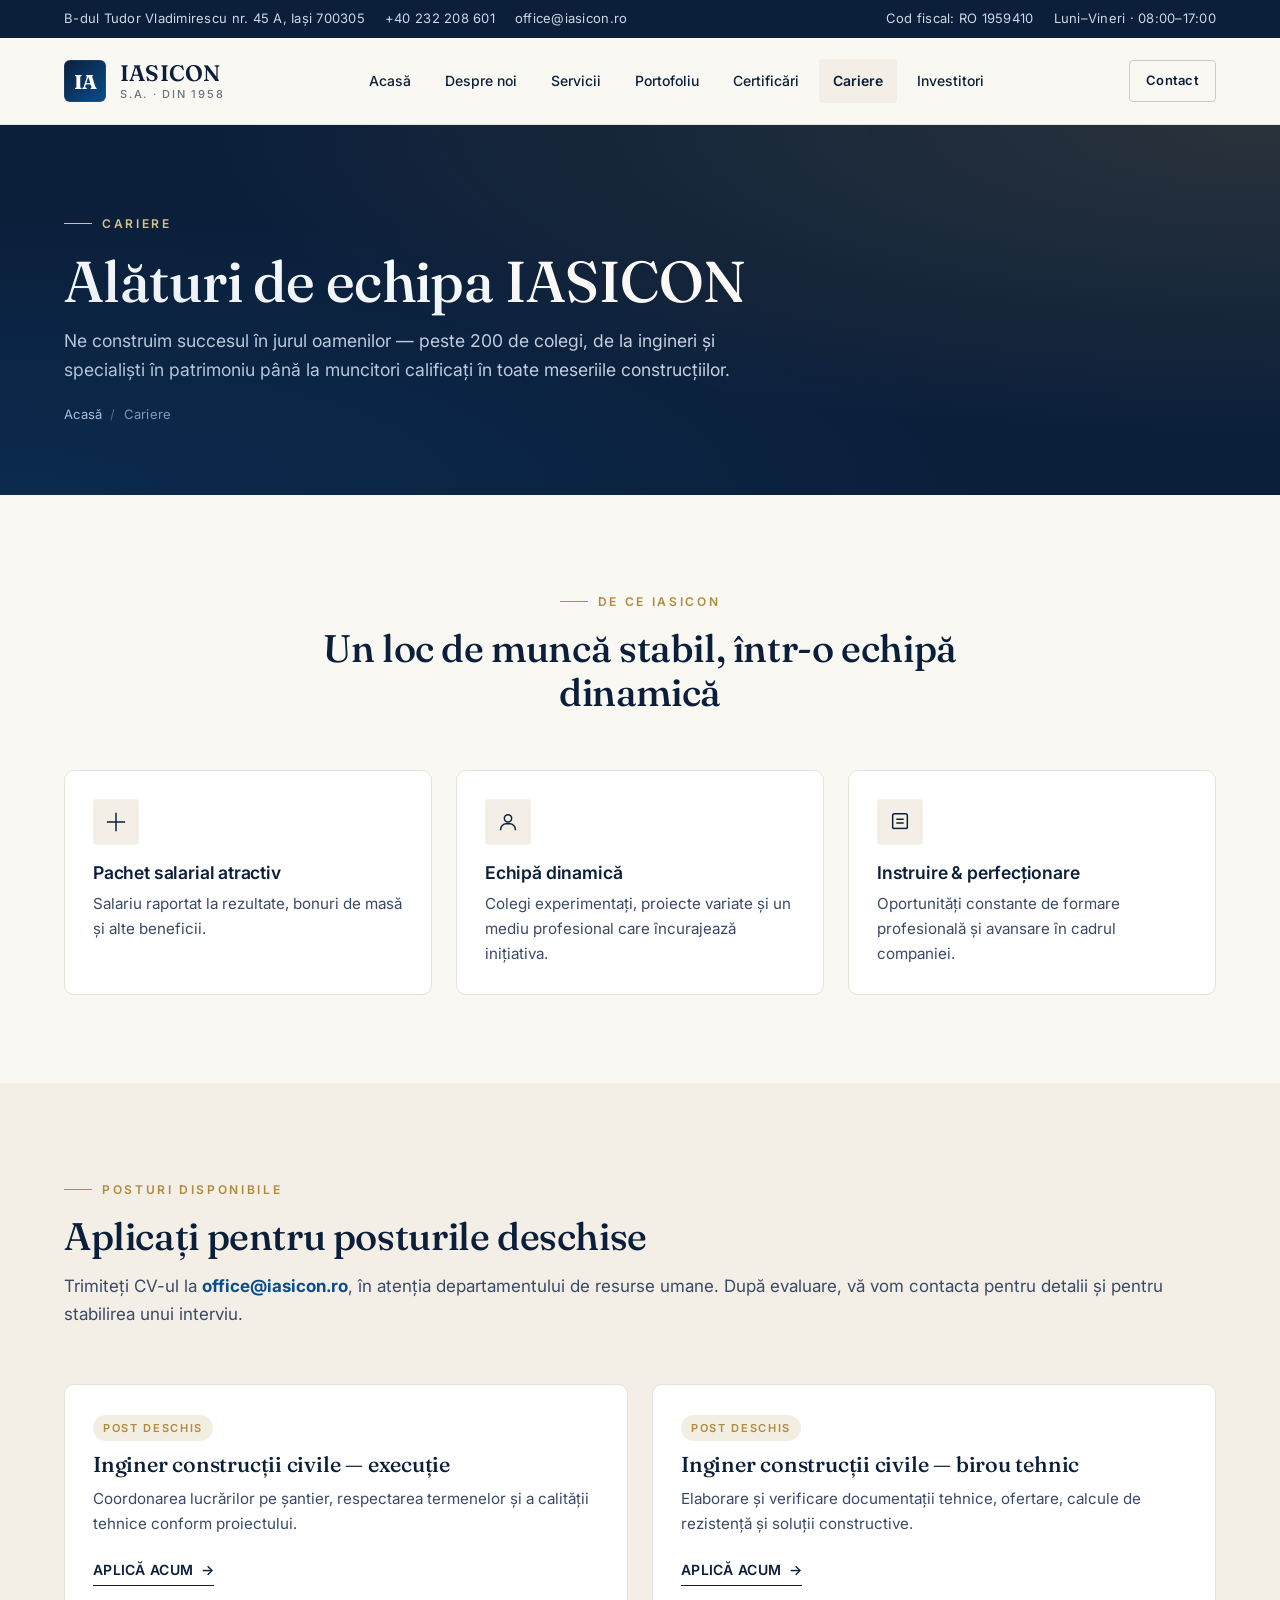
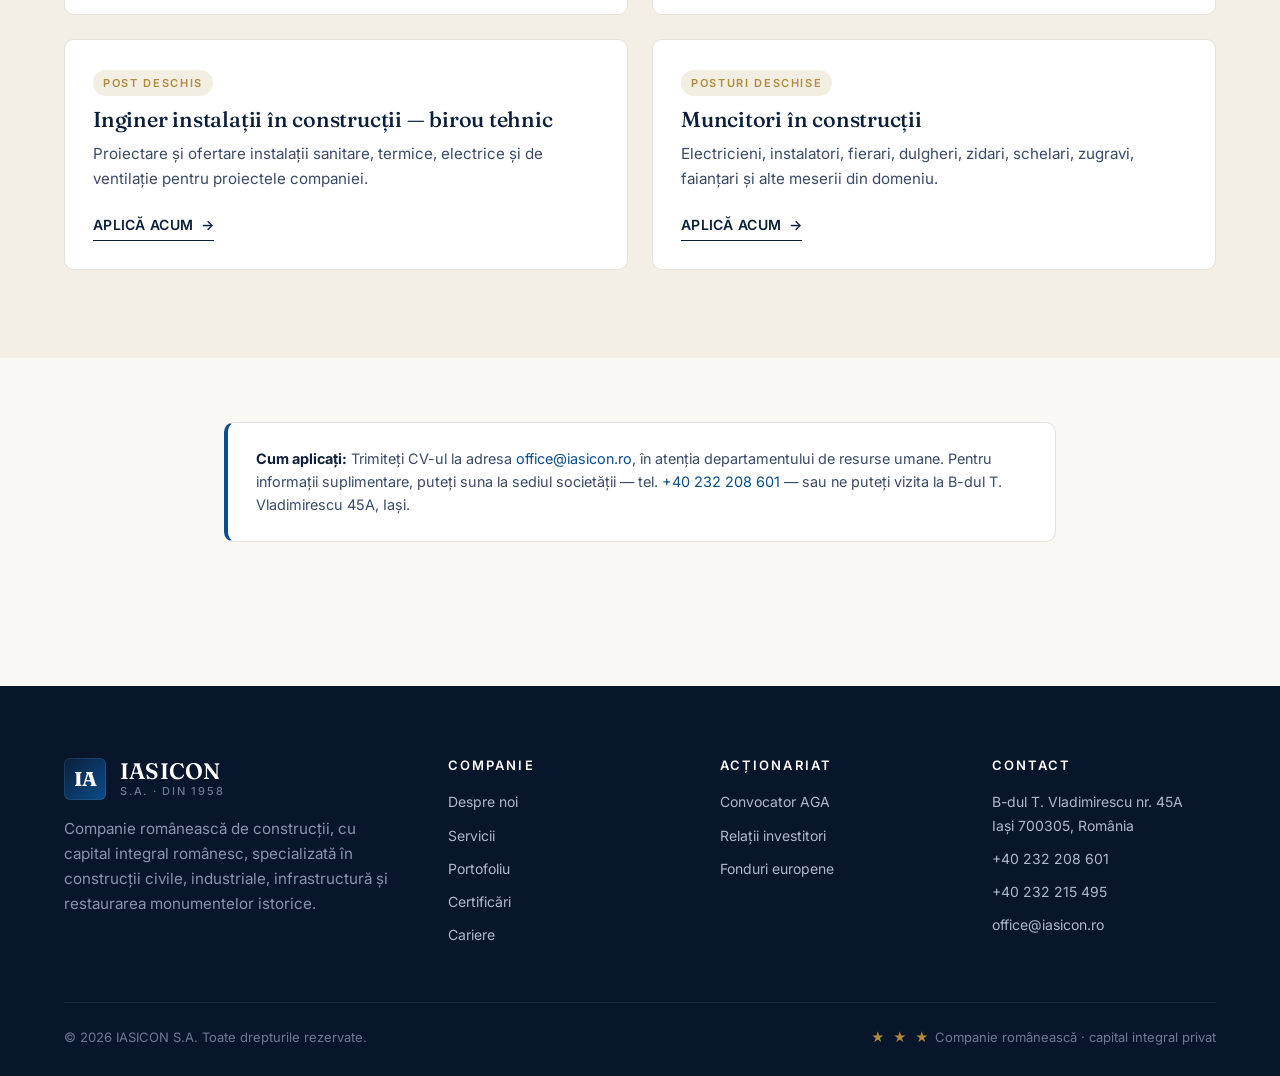
==== cariere.html @ 559d5030 "Initial commit: modern IASICON website (8 pages, responsive, EU-institutional design)" ====
<!DOCTYPE html>
<html lang="ro">
<head>
  <meta charset="UTF-8" />
  <meta name="viewport" content="width=device-width, initial-scale=1" />
  <title>Cariere — IASICON S.A.</title>
  <meta name="description" content="Oportunități de carieră la IASICON: ingineri, muncitori calificați și specialiști în construcții." />
  <link rel="preconnect" href="https://fonts.googleapis.com" />
  <link rel="preconnect" href="https://fonts.gstatic.com" crossorigin />
  <link href="https://fonts.googleapis.com/css2?family=Fraunces:opsz,wght@9..144,400;9..144,500;9..144,600&family=Inter:wght@400;500;600;700&display=swap" rel="stylesheet" />
  <link rel="stylesheet" href="styles.css" />
</head>
<body>

  <header class="site-header">
    <div class="nav-top"><div class="container"><div class="meta"><span class="hide-xs">B-dul Tudor Vladimirescu nr. 45 A, Iași 700305</span><a href="tel:+40232208601">+40 232 208 601</a><a href="mailto:office@iasicon.ro">office@iasicon.ro</a></div><div class="meta"><span class="hide-xs">Cod fiscal: RO 1959410</span><span>Luni–Vineri · 08:00–17:00</span></div></div></div>
    <div class="container">
      <nav class="nav-main" aria-label="Navigație principală">
        <a href="index.html" class="brand"><span class="brand-mark">IA</span><span class="brand-text">IASICON<small>S.A. · din 1958</small></span></a>
        <button class="nav-toggle" aria-label="Meniu" aria-expanded="false"><span></span></button>
        <ul class="nav-links">
          <li><a href="index.html">Acasă</a></li>
          <li><a href="despre.html">Despre noi</a></li>
          <li><a href="servicii.html">Servicii</a></li>
          <li><a href="portofoliu.html">Portofoliu</a></li>
          <li><a href="certificari.html">Certificări</a></li>
          <li><a href="cariere.html" class="active">Cariere</a></li>
          <li><a href="convocator.html">Investitori</a></li>
        </ul>
        <div class="nav-cta"><a href="contact.html" class="btn btn-ghost btn-sm">Contact</a></div>
      </nav>
    </div>
  </header>

  <section class="page-hero">
    <div class="container">
      <span class="eyebrow">Cariere</span>
      <h1>Alături de echipa IASICON</h1>
      <p class="subtitle">Ne construim succesul în jurul oamenilor — peste 200 de colegi, de la ingineri și specialiști în patrimoniu până la muncitori calificați în toate meseriile construcțiilor.</p>
      <nav class="breadcrumbs"><a href="index.html">Acasă</a><span>/</span>Cariere</nav>
    </div>
  </section>

  <!-- WHY JOIN -->
  <section>
    <div class="container">
      <div class="section-head reveal">
        <span class="eyebrow">De ce IASICON</span>
        <h2>Un loc de muncă stabil, într-o echipă dinamică</h2>
      </div>
      <div class="grid grid-3 reveal">
        <div class="card">
          <div class="icon">
            <svg width="22" height="22" viewBox="0 0 24 24" fill="none" stroke="currentColor" stroke-width="1.6"><path d="M12 2v20M2 12h20"/></svg>
          </div>
          <h3>Pachet salarial atractiv</h3>
          <p>Salariu raportat la rezultate, bonuri de masă și alte beneficii.</p>
        </div>
        <div class="card">
          <div class="icon">
            <svg width="22" height="22" viewBox="0 0 24 24" fill="none" stroke="currentColor" stroke-width="1.6"><circle cx="12" cy="8" r="4"/><path d="M4 21v-1a6 6 0 016-6h4a6 6 0 016 6v1"/></svg>
          </div>
          <h3>Echipă dinamică</h3>
          <p>Colegi experimentați, proiecte variate și un mediu profesional care încurajează inițiativa.</p>
        </div>
        <div class="card">
          <div class="icon">
            <svg width="22" height="22" viewBox="0 0 24 24" fill="none" stroke="currentColor" stroke-width="1.6"><path d="M4 19V5a2 2 0 012-2h12a2 2 0 012 2v14"/><path d="M4 19h16"/><path d="M8 9h8M8 13h8"/></svg>
          </div>
          <h3>Instruire &amp; perfecționare</h3>
          <p>Oportunități constante de formare profesională și avansare în cadrul companiei.</p>
        </div>
      </div>
    </div>
  </section>

  <!-- POSTS -->
  <section style="background: var(--paper-2);">
    <div class="container">
      <div class="section-head left reveal" style="max-width:none; text-align:left;">
        <span class="eyebrow">Posturi disponibile</span>
        <h2 style="margin-top:14px;">Aplicați pentru posturile deschise</h2>
        <p>Trimiteți CV-ul la <a href="mailto:office@iasicon.ro"><strong>office@iasicon.ro</strong></a>, în atenția departamentului de resurse umane. După evaluare, vă vom contacta pentru detalii și pentru stabilirea unui interviu.</p>
      </div>

      <div class="grid grid-2 reveal">
        <div class="card">
          <span class="status-pill status-progress">Post deschis</span>
          <h3 style="font-family: var(--font-serif); font-size: 1.35rem; font-weight: 500; margin-top: 12px;">Inginer construcții civile — execuție</h3>
          <p>Coordonarea lucrărilor pe șantier, respectarea termenelor și a calității tehnice conform proiectului.</p>
          <div style="margin-top:20px;"><a href="mailto:office@iasicon.ro?subject=Candidatura%20Inginer%20Constructii%20Civile%20%E2%80%94%20Executie" class="arrow-link">Aplică acum</a></div>
        </div>
        <div class="card">
          <span class="status-pill status-progress">Post deschis</span>
          <h3 style="font-family: var(--font-serif); font-size: 1.35rem; font-weight: 500; margin-top: 12px;">Inginer construcții civile — birou tehnic</h3>
          <p>Elaborare și verificare documentații tehnice, ofertare, calcule de rezistență și soluții constructive.</p>
          <div style="margin-top:20px;"><a href="mailto:office@iasicon.ro?subject=Candidatura%20Inginer%20Birou%20Tehnic" class="arrow-link">Aplică acum</a></div>
        </div>
        <div class="card">
          <span class="status-pill status-progress">Post deschis</span>
          <h3 style="font-family: var(--font-serif); font-size: 1.35rem; font-weight: 500; margin-top: 12px;">Inginer instalații în construcții — birou tehnic</h3>
          <p>Proiectare și ofertare instalații sanitare, termice, electrice și de ventilație pentru proiectele companiei.</p>
          <div style="margin-top:20px;"><a href="mailto:office@iasicon.ro?subject=Candidatura%20Inginer%20Instalatii" class="arrow-link">Aplică acum</a></div>
        </div>
        <div class="card">
          <span class="status-pill status-progress">Posturi deschise</span>
          <h3 style="font-family: var(--font-serif); font-size: 1.35rem; font-weight: 500; margin-top: 12px;">Muncitori în construcții</h3>
          <p>Electricieni, instalatori, fierari, dulgheri, zidari, schelari, zugravi, faianțari și alte meserii din domeniu.</p>
          <div style="margin-top:20px;"><a href="mailto:office@iasicon.ro?subject=Candidatura%20Muncitor%20Constructii" class="arrow-link">Aplică acum</a></div>
        </div>
      </div>
    </div>
  </section>

  <!-- CONTACT HR -->
  <section class="tight">
    <div class="container-narrow">
      <div class="eu-note reveal">
        <p><strong>Cum aplicați:</strong> Trimiteți CV-ul la adresa <a href="mailto:office@iasicon.ro">office@iasicon.ro</a>, în atenția departamentului de resurse umane. Pentru informații suplimentare, puteți suna la sediul societății — tel. <a href="tel:+40232208601">+40 232 208 601</a> — sau ne puteți vizita la B-dul T. Vladimirescu 45A, Iași.</p>
      </div>
    </div>
  </section>

  <footer class="site-footer">
    <div class="container">
      <div class="grid footer-grid">
        <div class="footer-brand"><a href="index.html" class="brand" style="color: var(--white);"><span class="brand-mark">IA</span><span class="brand-text">IASICON<small>S.A. · din 1958</small></span></a><p>Companie românească de construcții, cu capital integral românesc, specializată în construcții civile, industriale, infrastructură și restaurarea monumentelor istorice.</p></div>
        <div><h4>Companie</h4><ul class="footer-list"><li><a href="despre.html">Despre noi</a></li><li><a href="servicii.html">Servicii</a></li><li><a href="portofoliu.html">Portofoliu</a></li><li><a href="certificari.html">Certificări</a></li><li><a href="cariere.html">Cariere</a></li></ul></div>
        <div><h4>Acționariat</h4><ul class="footer-list"><li><a href="convocator.html">Convocator AGA</a></li><li><a href="contact.html">Relații investitori</a></li><li><a href="https://www.fonduri-ue.ro" target="_blank" rel="noopener">Fonduri europene</a></li></ul></div>
        <div><h4>Contact</h4><ul class="footer-list"><li>B-dul T. Vladimirescu nr. 45A<br/>Iași 700305, România</li><li><a href="tel:+40232208601">+40 232 208 601</a></li><li><a href="tel:+40232215495">+40 232 215 495</a></li><li><a href="mailto:office@iasicon.ro">office@iasicon.ro</a></li></ul></div>
      </div>
      <div class="footer-bottom"><span>© <span id="year"></span> IASICON S.A. Toate drepturile rezervate.</span><span><span class="eu-stars">★ ★ ★</span> Companie românească · capital integral privat</span></div>
    </div>
  </footer>

  <script src="script.js"></script>
</body>
</html>
---- styles.css ----
/* ================================================================
   IASICON — Modern, European, Institutional Design System
   ================================================================ */

/* ---------- Reset & Base ---------- */
*,
*::before,
*::after {
  box-sizing: border-box;
  margin: 0;
  padding: 0;
}

:root {
  /* Palette — inspired by European institutional architecture */
  --ink: #0b1f3a;           /* deep navy */
  --ink-2: #13294b;
  --ink-soft: #3a4a66;
  --muted: #6b7280;
  --line: #e6e3dc;
  --line-strong: #d1ccc1;
  --paper: #faf8f3;         /* warm off-white, limestone */
  --paper-2: #f3efe6;
  --white: #ffffff;
  --gold: #b08a3f;          /* restrained brass */
  --gold-soft: #d9c28a;
  --accent: #0a4d8c;        /* EU-esque blue */
  --success: #1f6b46;
  --danger: #8a2a2a;

  /* Type */
  --font-sans: 'Inter', 'Helvetica Neue', Arial, system-ui, -apple-system, sans-serif;
  --font-serif: 'Fraunces', 'Cormorant Garamond', 'Playfair Display', Georgia, serif;

  /* Layout */
  --container: 1200px;
  --radius: 4px;
  --radius-lg: 10px;
  --shadow-sm: 0 1px 2px rgba(11,31,58,.06), 0 1px 3px rgba(11,31,58,.04);
  --shadow: 0 10px 30px rgba(11,31,58,.08), 0 2px 6px rgba(11,31,58,.04);
  --shadow-lg: 0 30px 60px rgba(11,31,58,.12);

  /* Transitions */
  --t: 220ms cubic-bezier(.2,.7,.2,1);
}

html { scroll-behavior: smooth; }

body {
  font-family: var(--font-sans);
  font-size: 16px;
  line-height: 1.65;
  color: var(--ink);
  background: var(--paper);
  -webkit-font-smoothing: antialiased;
  -moz-osx-font-smoothing: grayscale;
  text-rendering: optimizeLegibility;
}

img { max-width: 100%; display: block; }

a {
  color: var(--accent);
  text-decoration: none;
  transition: color var(--t);
}
a:hover { color: var(--gold); }

/* ---------- Container & helpers ---------- */
.container {
  width: 100%;
  max-width: var(--container);
  margin: 0 auto;
  padding: 0 24px;
}
.container-narrow {
  max-width: 880px;
  margin: 0 auto;
  padding: 0 24px;
}

.eyebrow {
  display: inline-flex;
  align-items: center;
  gap: 10px;
  font-size: 12px;
  letter-spacing: .22em;
  text-transform: uppercase;
  color: var(--gold);
  font-weight: 600;
}
.eyebrow::before {
  content: "";
  width: 28px;
  height: 1px;
  background: var(--gold);
  display: inline-block;
}

h1, h2, h3, h4 {
  font-family: var(--font-serif);
  font-weight: 500;
  color: var(--ink);
  letter-spacing: -0.01em;
  line-height: 1.15;
}

h1 { font-size: clamp(2.25rem, 4.5vw, 3.75rem); }
h2 { font-size: clamp(1.75rem, 3vw, 2.5rem); }
h3 { font-size: 1.35rem; }
h4 { font-size: 1.05rem; font-family: var(--font-sans); font-weight: 600; }

p + p { margin-top: 1rem; }

.lead {
  font-size: 1.125rem;
  color: var(--ink-soft);
  line-height: 1.7;
}

.divider {
  height: 1px;
  background: var(--line);
  border: 0;
  margin: 64px 0;
}

/* ---------- Buttons ---------- */
.btn {
  display: inline-flex;
  align-items: center;
  gap: 10px;
  padding: 13px 24px;
  font-size: 14px;
  font-weight: 600;
  letter-spacing: .02em;
  border-radius: var(--radius);
  border: 1px solid transparent;
  cursor: pointer;
  transition: all var(--t);
  text-decoration: none;
  white-space: nowrap;
}
.btn-primary {
  background: var(--ink);
  color: var(--white);
}
.btn-primary:hover {
  background: var(--ink-2);
  color: var(--white);
  transform: translateY(-1px);
  box-shadow: var(--shadow);
}
.btn-ghost {
  background: transparent;
  color: var(--ink);
  border-color: var(--line-strong);
}
.btn-ghost:hover {
  background: var(--ink);
  color: var(--white);
  border-color: var(--ink);
}
.btn-gold {
  background: var(--gold);
  color: var(--white);
}
.btn-gold:hover { background: #8e6f30; color: var(--white); }

.btn-sm { padding: 9px 16px; font-size: 13px; }

.arrow-link {
  display: inline-flex;
  align-items: center;
  gap: 8px;
  font-weight: 600;
  font-size: 14px;
  color: var(--ink);
  letter-spacing: .02em;
  text-transform: uppercase;
  border-bottom: 1px solid var(--ink);
  padding-bottom: 4px;
}
.arrow-link:hover { color: var(--gold); border-color: var(--gold); }
.arrow-link::after { content: "→"; transition: transform var(--t); }
.arrow-link:hover::after { transform: translateX(4px); }

/* ---------- Header / Nav ---------- */
.site-header {
  position: sticky;
  top: 0;
  z-index: 50;
  background: rgba(250, 248, 243, .92);
  backdrop-filter: saturate(180%) blur(12px);
  -webkit-backdrop-filter: saturate(180%) blur(12px);
  border-bottom: 1px solid var(--line);
}
.nav-top {
  background: var(--ink);
  color: #cfd6e4;
  font-size: 13px;
  letter-spacing: .02em;
}
.nav-top .container {
  display: flex;
  justify-content: space-between;
  align-items: center;
  min-height: 38px;
  gap: 16px;
  flex-wrap: wrap;
}
.nav-top a { color: #cfd6e4; }
.nav-top a:hover { color: var(--gold-soft); }
.nav-top .meta {
  display: flex;
  gap: 20px;
  flex-wrap: wrap;
}

.nav-main {
  display: flex;
  align-items: center;
  justify-content: space-between;
  min-height: 86px;
  gap: 32px;
}
.brand {
  display: flex;
  align-items: center;
  gap: 14px;
  font-family: var(--font-serif);
  font-weight: 600;
  font-size: 1.4rem;
  color: var(--ink);
  letter-spacing: .01em;
}
.brand-mark {
  width: 42px;
  height: 42px;
  border-radius: 6px;
  background: linear-gradient(135deg, var(--ink) 0%, var(--accent) 100%);
  color: var(--white);
  display: grid;
  place-items: center;
  font-family: var(--font-serif);
  font-weight: 700;
  font-size: 20px;
  letter-spacing: -.05em;
  box-shadow: inset 0 0 0 1px rgba(255,255,255,.08);
}
.brand-text { display: flex; flex-direction: column; line-height: 1; }
.brand-text small {
  font-family: var(--font-sans);
  font-size: 11px;
  font-weight: 500;
  letter-spacing: .16em;
  color: var(--muted);
  text-transform: uppercase;
  margin-top: 4px;
}

.nav-links {
  display: flex;
  align-items: center;
  gap: 6px;
  list-style: none;
}
.nav-links a {
  display: inline-block;
  padding: 10px 14px;
  font-size: 14px;
  font-weight: 500;
  color: var(--ink);
  border-radius: var(--radius);
  transition: all var(--t);
}
.nav-links a:hover { background: var(--paper-2); color: var(--ink); }
.nav-links a.active {
  color: var(--ink);
  background: var(--paper-2);
  font-weight: 600;
}

.nav-cta { display: flex; gap: 10px; align-items: center; }

.nav-toggle {
  display: none;
  width: 44px;
  height: 44px;
  border: 1px solid var(--line-strong);
  background: transparent;
  border-radius: var(--radius);
  cursor: pointer;
  align-items: center;
  justify-content: center;
  color: var(--ink);
}
.nav-toggle span,
.nav-toggle span::before,
.nav-toggle span::after {
  display: block;
  width: 20px;
  height: 2px;
  background: currentColor;
  position: relative;
  transition: all var(--t);
}
.nav-toggle span::before { content: ""; position: absolute; top: -6px; left: 0; }
.nav-toggle span::after  { content: ""; position: absolute; top:  6px; left: 0; }

/* ---------- Hero ---------- */
.hero {
  position: relative;
  overflow: hidden;
  color: var(--white);
  background: var(--ink);
  isolation: isolate;
}
.hero::before {
  content: "";
  position: absolute;
  inset: 0;
  background-image:
    linear-gradient(120deg, rgba(10,20,40,.85) 0%, rgba(10,20,40,.55) 55%, rgba(10,20,40,.75) 100%),
    url('https://images.unsplash.com/photo-1519999482648-25049ddd37b1?auto=format&fit=crop&w=2000&q=80');
  background-size: cover;
  background-position: center;
  z-index: -1;
}
.hero-inner {
  padding: 120px 0 110px;
  max-width: 820px;
}
.hero .eyebrow { color: var(--gold-soft); }
.hero .eyebrow::before { background: var(--gold-soft); }
.hero h1 {
  color: var(--white);
  margin: 20px 0 22px;
}
.hero p {
  color: #dfe4ee;
  font-size: 1.2rem;
  line-height: 1.6;
  max-width: 640px;
}
.hero-actions {
  display: flex;
  gap: 12px;
  margin-top: 36px;
  flex-wrap: wrap;
}
.hero .btn-primary { background: var(--gold); color: #111; }
.hero .btn-primary:hover { background: #c69e51; color: #111; }
.hero .btn-ghost { color: var(--white); border-color: rgba(255,255,255,.3); }
.hero .btn-ghost:hover { background: var(--white); color: var(--ink); border-color: var(--white); }

.hero-meta {
  border-top: 1px solid rgba(255,255,255,.14);
  margin-top: 70px;
  padding-top: 28px;
  display: grid;
  grid-template-columns: repeat(4, 1fr);
  gap: 24px;
}
.hero-meta .item .num {
  font-family: var(--font-serif);
  font-size: 2.25rem;
  color: var(--white);
  line-height: 1;
}
.hero-meta .item .lbl {
  display: block;
  margin-top: 8px;
  font-size: 13px;
  color: #b6c0d3;
  letter-spacing: .08em;
  text-transform: uppercase;
}

/* ---------- Page header (internal pages) ---------- */
.page-hero {
  background: var(--ink);
  color: var(--white);
  padding: 80px 0 70px;
  position: relative;
  overflow: hidden;
}
.page-hero::before {
  content: "";
  position: absolute;
  inset: 0;
  background: radial-gradient(ellipse at top right, rgba(176,138,63,.18), transparent 60%),
              radial-gradient(ellipse at bottom left, rgba(10,77,140,.25), transparent 55%);
  pointer-events: none;
}
.page-hero .eyebrow { color: var(--gold-soft); }
.page-hero .eyebrow::before { background: var(--gold-soft); }
.page-hero h1 { color: var(--white); margin: 16px 0 10px; }
.page-hero .subtitle {
  color: #cfd6e4;
  font-size: 1.1rem;
  max-width: 720px;
}
.breadcrumbs {
  font-size: 13px;
  color: #9aa6bf;
  margin-top: 20px;
  letter-spacing: .02em;
}
.breadcrumbs a { color: #cfd6e4; }
.breadcrumbs span { margin: 0 8px; opacity: .5; }

/* ---------- Sections ---------- */
section { padding: 88px 0; }
section.tight { padding: 64px 0; }

.section-head {
  text-align: center;
  max-width: 720px;
  margin: 0 auto 56px;
}
.section-head.left { text-align: left; margin-left: 0; }
.section-head h2 { margin: 14px 0 14px; }
.section-head p { color: var(--ink-soft); font-size: 1.0625rem; }

/* ---------- Cards / grids ---------- */
.grid {
  display: grid;
  gap: 24px;
}
.grid-2 { grid-template-columns: repeat(2, 1fr); }
.grid-3 { grid-template-columns: repeat(3, 1fr); }
.grid-4 { grid-template-columns: repeat(4, 1fr); }

.card {
  background: var(--white);
  border: 1px solid var(--line);
  border-radius: var(--radius-lg);
  padding: 28px;
  transition: all var(--t);
}
.card:hover {
  border-color: var(--line-strong);
  box-shadow: var(--shadow);
  transform: translateY(-2px);
}
.card .icon {
  width: 46px;
  height: 46px;
  border-radius: var(--radius);
  background: var(--paper-2);
  color: var(--ink);
  display: grid;
  place-items: center;
  margin-bottom: 18px;
}
.card h3 { font-family: var(--font-sans); font-size: 1.1rem; font-weight: 600; margin-bottom: 8px; }
.card p { color: var(--ink-soft); font-size: .95rem; }

/* Values */
.values { background: var(--white); }
.values-grid { grid-template-columns: repeat(3, 1fr); }
.value {
  padding: 32px;
  border-left: 2px solid var(--gold);
  background: var(--paper);
  border-radius: 0 var(--radius-lg) var(--radius-lg) 0;
}
.value h3 { font-family: var(--font-serif); font-size: 1.4rem; margin-bottom: 8px; }

/* Stats */
.stats-section {
  background: var(--paper-2);
  border-top: 1px solid var(--line);
  border-bottom: 1px solid var(--line);
}
.stats {
  display: grid;
  grid-template-columns: repeat(4, 1fr);
  gap: 32px;
  text-align: center;
}
.stat .num {
  font-family: var(--font-serif);
  font-size: 3rem;
  color: var(--ink);
  line-height: 1;
  display: block;
}
.stat .num sup { font-size: 1.25rem; color: var(--gold); margin-left: 2px; }
.stat .lbl {
  display: block;
  margin-top: 10px;
  font-size: 13px;
  color: var(--muted);
  letter-spacing: .12em;
  text-transform: uppercase;
}

/* Project cards */
.project {
  position: relative;
  overflow: hidden;
  border-radius: var(--radius-lg);
  background: var(--ink);
  color: var(--white);
  aspect-ratio: 4 / 3;
  cursor: default;
}
.project .img {
  position: absolute;
  inset: 0;
  background-size: cover;
  background-position: center;
  transition: transform 600ms ease;
}
.project:hover .img { transform: scale(1.04); }
.project::after {
  content: "";
  position: absolute;
  inset: 0;
  background: linear-gradient(180deg, rgba(11,31,58,0) 40%, rgba(11,31,58,.92) 100%);
}
.project .label {
  position: absolute;
  z-index: 2;
  left: 22px;
  right: 22px;
  bottom: 22px;
}
.project .tag {
  display: inline-block;
  font-size: 11px;
  font-weight: 600;
  letter-spacing: .16em;
  text-transform: uppercase;
  color: var(--gold-soft);
  margin-bottom: 8px;
}
.project h3 {
  font-family: var(--font-serif);
  color: var(--white);
  font-size: 1.35rem;
  font-weight: 500;
}
.project .meta {
  margin-top: 6px;
  font-size: 13px;
  color: #cfd6e4;
}

/* Project gradient "images" (fallback — visual is an architectural gradient) */
.img-gradient-1 { background: linear-gradient(135deg, #2c3e50 0%, #4a6a8a 50%, #7d9cbf 100%); }
.img-gradient-2 { background: linear-gradient(135deg, #3d2e1f 0%, #6b5434 50%, #a1855b 100%); }
.img-gradient-3 { background: linear-gradient(135deg, #1f3a4d 0%, #395f7a 50%, #6896b5 100%); }
.img-gradient-4 { background: linear-gradient(135deg, #3b2f2b 0%, #6e5a52 50%, #a68e84 100%); }
.img-gradient-5 { background: linear-gradient(135deg, #2b3b2f 0%, #4d6a55 50%, #83a08a 100%); }
.img-gradient-6 { background: linear-gradient(135deg, #3f3140 0%, #6b5d6e 50%, #998ba0 100%); }
.img-gradient-7 { background: linear-gradient(135deg, #1b2a3a 0%, #2d4660 50%, #5378a0 100%); }
.img-gradient-8 { background: linear-gradient(135deg, #3a2a1a 0%, #6f5333 50%, #b08a4f 100%); }

/* Timeline */
.timeline {
  position: relative;
  padding-left: 30px;
  border-left: 2px solid var(--line);
}
.timeline .item {
  position: relative;
  padding: 0 0 36px;
}
.timeline .item::before {
  content: "";
  position: absolute;
  left: -38px;
  top: 6px;
  width: 14px;
  height: 14px;
  border-radius: 50%;
  background: var(--paper);
  border: 2px solid var(--gold);
}
.timeline .year {
  font-family: var(--font-serif);
  font-size: 1.25rem;
  color: var(--gold);
  margin-bottom: 4px;
}
.timeline .item h4 { margin-bottom: 4px; }

/* Services list */
.svc-list {
  list-style: none;
  display: grid;
  grid-template-columns: repeat(3, 1fr);
  gap: 2px;
  background: var(--line);
  border: 1px solid var(--line);
  border-radius: var(--radius-lg);
  overflow: hidden;
}
.svc-list li {
  background: var(--white);
  padding: 18px 22px;
  font-size: 15px;
  color: var(--ink);
  display: flex;
  align-items: center;
  gap: 10px;
}
.svc-list li::before {
  content: "";
  width: 6px;
  height: 6px;
  background: var(--gold);
  border-radius: 50%;
  flex-shrink: 0;
}

/* Certifications */
.cert-grid { grid-template-columns: repeat(3, 1fr); }
.cert-card {
  background: var(--white);
  border: 1px solid var(--line);
  border-radius: var(--radius-lg);
  padding: 32px 28px;
  text-align: center;
  transition: all var(--t);
}
.cert-card:hover {
  border-color: var(--gold);
  box-shadow: var(--shadow);
}
.cert-badge {
  width: 72px;
  height: 72px;
  border-radius: 50%;
  background: var(--paper);
  border: 2px solid var(--gold);
  color: var(--gold);
  display: grid;
  place-items: center;
  margin: 0 auto 18px;
  font-family: var(--font-serif);
  font-weight: 600;
  font-size: 1.5rem;
}
.cert-card h3 { font-family: var(--font-sans); font-size: 1.05rem; margin-bottom: 6px; }
.cert-card p { color: var(--muted); font-size: .9rem; }

.trophy-row {
  display: flex;
  gap: 12px;
  flex-wrap: wrap;
  justify-content: center;
  margin-top: 16px;
}
.trophy {
  display: inline-flex;
  align-items: center;
  gap: 8px;
  background: var(--white);
  border: 1px solid var(--line);
  padding: 10px 18px;
  border-radius: 40px;
  font-size: 14px;
  font-weight: 500;
  color: var(--ink);
}
.trophy::before { content: "★"; color: var(--gold); }

/* ---------- Contact ---------- */
.contact-grid {
  grid-template-columns: 1.1fr .9fr;
  gap: 48px;
  align-items: start;
}
.contact-info {
  background: var(--ink);
  color: var(--white);
  padding: 44px;
  border-radius: var(--radius-lg);
}
.contact-info h3 {
  color: var(--white);
  font-family: var(--font-serif);
  font-size: 1.5rem;
  margin-bottom: 24px;
}
.contact-info .info-row {
  padding: 16px 0;
  border-bottom: 1px solid rgba(255,255,255,.1);
}
.contact-info .info-row:last-child { border-bottom: 0; }
.contact-info .lbl {
  font-size: 11px;
  letter-spacing: .2em;
  text-transform: uppercase;
  color: var(--gold-soft);
  margin-bottom: 4px;
}
.contact-info a { color: var(--white); }
.contact-info a:hover { color: var(--gold-soft); }

.contact-form .field { margin-bottom: 16px; }
.contact-form label {
  display: block;
  font-size: 13px;
  font-weight: 600;
  letter-spacing: .05em;
  text-transform: uppercase;
  color: var(--ink);
  margin-bottom: 6px;
}
.contact-form input,
.contact-form textarea,
.contact-form select {
  width: 100%;
  padding: 13px 14px;
  font: inherit;
  font-size: 15px;
  color: var(--ink);
  background: var(--white);
  border: 1px solid var(--line-strong);
  border-radius: var(--radius);
  transition: border-color var(--t), box-shadow var(--t);
}
.contact-form input:focus,
.contact-form textarea:focus,
.contact-form select:focus {
  outline: 0;
  border-color: var(--ink);
  box-shadow: 0 0 0 4px rgba(11,31,58,.06);
}
.contact-form textarea { min-height: 140px; resize: vertical; }

.map-embed {
  border-radius: var(--radius-lg);
  overflow: hidden;
  border: 1px solid var(--line);
  margin-top: 32px;
  aspect-ratio: 16/6;
  background: var(--paper-2);
}
.map-embed iframe { width: 100%; height: 100%; border: 0; display: block; }

/* ---------- Footer ---------- */
.site-footer {
  background: #07162b;
  color: #aeb9ce;
  padding: 72px 0 28px;
  margin-top: 80px;
}
.site-footer h4 {
  color: var(--white);
  font-family: var(--font-sans);
  font-size: 13px;
  letter-spacing: .16em;
  text-transform: uppercase;
  margin-bottom: 18px;
}
.site-footer a { color: #aeb9ce; }
.site-footer a:hover { color: var(--gold-soft); }
.footer-grid {
  grid-template-columns: 1.5fr 1fr 1fr 1fr;
  gap: 48px;
}
.footer-brand .brand { color: var(--white); }
.footer-brand .brand-text small { color: #6e7a93; }
.footer-brand p { margin-top: 16px; font-size: .95rem; max-width: 340px; color: #8a95ad; }

.footer-list { list-style: none; display: grid; gap: 10px; font-size: 14px; }

.footer-bottom {
  margin-top: 56px;
  padding-top: 24px;
  border-top: 1px solid rgba(255,255,255,.08);
  display: flex;
  justify-content: space-between;
  align-items: center;
  flex-wrap: wrap;
  gap: 16px;
  font-size: 13px;
  color: #6e7a93;
}

.eu-note {
  background: var(--white);
  border: 1px solid var(--line);
  border-left: 4px solid var(--accent);
  border-radius: var(--radius-lg);
  padding: 24px 28px;
  font-size: .9rem;
  color: var(--ink-soft);
  line-height: 1.6;
}
.eu-note strong { color: var(--ink); }
.eu-stars { color: var(--gold); letter-spacing: 2px; }

/* ---------- Two-column content blocks ---------- */
.split {
  display: grid;
  grid-template-columns: 1fr 1fr;
  gap: 64px;
  align-items: center;
}
.split.reverse { direction: rtl; }
.split.reverse > * { direction: ltr; }
.split .visual {
  aspect-ratio: 4/5;
  border-radius: var(--radius-lg);
  background-size: cover;
  background-position: center;
  box-shadow: var(--shadow-lg);
  position: relative;
  overflow: hidden;
}
.split .visual::after {
  content: "";
  position: absolute;
  inset: 0;
  box-shadow: inset 0 0 0 1px rgba(0,0,0,.06);
  border-radius: inherit;
}

/* Categories & accordions (portfolio) */
.category {
  margin-bottom: 56px;
}
.category-head {
  display: flex;
  align-items: baseline;
  justify-content: space-between;
  margin-bottom: 24px;
  padding-bottom: 12px;
  border-bottom: 1px solid var(--line);
  gap: 16px;
}
.category-head h2 {
  font-size: 1.75rem;
  margin: 0;
}
.category-count {
  font-size: 13px;
  letter-spacing: .15em;
  text-transform: uppercase;
  color: var(--gold);
  font-weight: 600;
  flex-shrink: 0;
}

.status-pill {
  display: inline-block;
  font-size: 11px;
  letter-spacing: .15em;
  text-transform: uppercase;
  font-weight: 600;
  padding: 4px 10px;
  border-radius: 20px;
}
.status-done { background: rgba(31,107,70,.1); color: var(--success); }
.status-progress { background: rgba(176,138,63,.15); color: var(--gold); }

/* Tabs (portfolio) */
.tabs {
  display: flex;
  gap: 4px;
  margin-bottom: 48px;
  border-bottom: 1px solid var(--line);
  flex-wrap: wrap;
}
.tab {
  padding: 14px 22px;
  font-size: 14px;
  font-weight: 600;
  letter-spacing: .02em;
  color: var(--muted);
  background: transparent;
  border: 0;
  border-bottom: 2px solid transparent;
  cursor: pointer;
  transition: all var(--t);
  margin-bottom: -1px;
}
.tab:hover { color: var(--ink); }
.tab.active { color: var(--ink); border-bottom-color: var(--gold); }

.tab-panel { display: none; }
.tab-panel.active { display: block; animation: fadeIn .4s ease; }

@keyframes fadeIn {
  from { opacity: 0; transform: translateY(6px); }
  to { opacity: 1; transform: translateY(0); }
}

/* Reveal on scroll */
.reveal {
  opacity: 0;
  transform: translateY(16px);
  transition: opacity .7s ease, transform .7s ease;
}
.reveal.in {
  opacity: 1;
  transform: none;
}

/* ---------- Responsive ---------- */
@media (max-width: 980px) {
  .grid-3, .grid-4, .cert-grid, .values-grid { grid-template-columns: repeat(2, 1fr); }
  .footer-grid { grid-template-columns: 1fr 1fr; gap: 32px; }
  .split { grid-template-columns: 1fr; gap: 32px; }
  .split .visual { aspect-ratio: 16/10; max-width: 560px; }
  .contact-grid { grid-template-columns: 1fr; }
  .hero-meta { grid-template-columns: repeat(2, 1fr); gap: 20px; }
  .stats { grid-template-columns: repeat(2, 1fr); gap: 28px; }
  .svc-list { grid-template-columns: repeat(2, 1fr); }
}

@media (max-width: 720px) {
  section { padding: 64px 0; }
  .nav-toggle { display: inline-flex; }
  .nav-links {
    position: absolute;
    top: 100%;
    left: 0;
    right: 0;
    flex-direction: column;
    align-items: stretch;
    gap: 0;
    background: var(--paper);
    border-top: 1px solid var(--line);
    border-bottom: 1px solid var(--line);
    padding: 8px;
    max-height: 0;
    overflow: hidden;
    transition: max-height .3s ease;
    box-shadow: var(--shadow);
  }
  .nav-main { position: relative; }
  .nav-links.open { max-height: 560px; }
  .nav-links a { padding: 14px 12px; border-bottom: 1px solid var(--line); }
  .nav-links a:last-child { border-bottom: 0; }
  .nav-cta { display: none; }

  .grid-2, .grid-3, .grid-4, .cert-grid, .values-grid { grid-template-columns: 1fr; }
  .svc-list { grid-template-columns: 1fr; }
  .footer-grid { grid-template-columns: 1fr; }
  .contact-info { padding: 28px; }
  .hero-inner { padding: 80px 0; }
  .hero-meta { grid-template-columns: 1fr 1fr; margin-top: 44px; padding-top: 22px; }
  .hero-meta .item .num { font-size: 1.75rem; }
  .stat .num { font-size: 2.25rem; }

  .nav-top .meta { gap: 10px; font-size: 12px; }
  .nav-top .meta .hide-xs { display: none; }
}
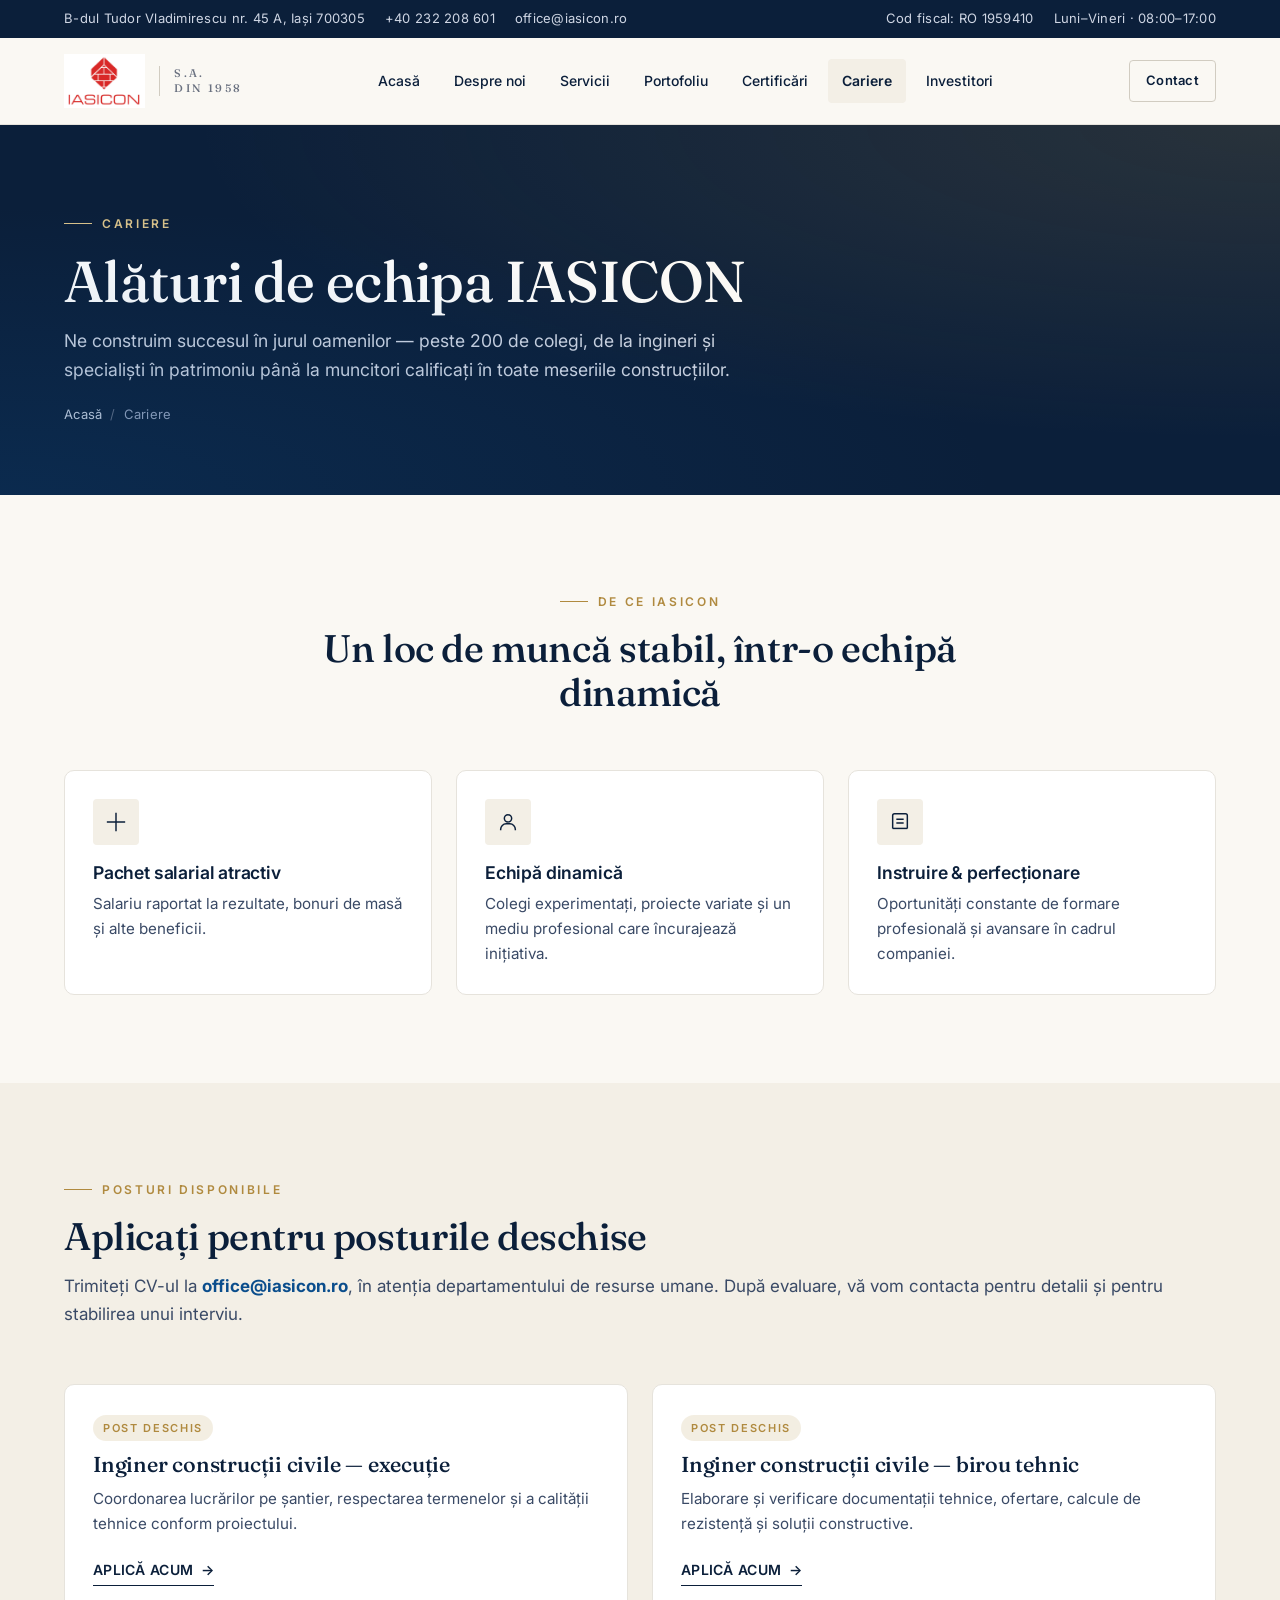
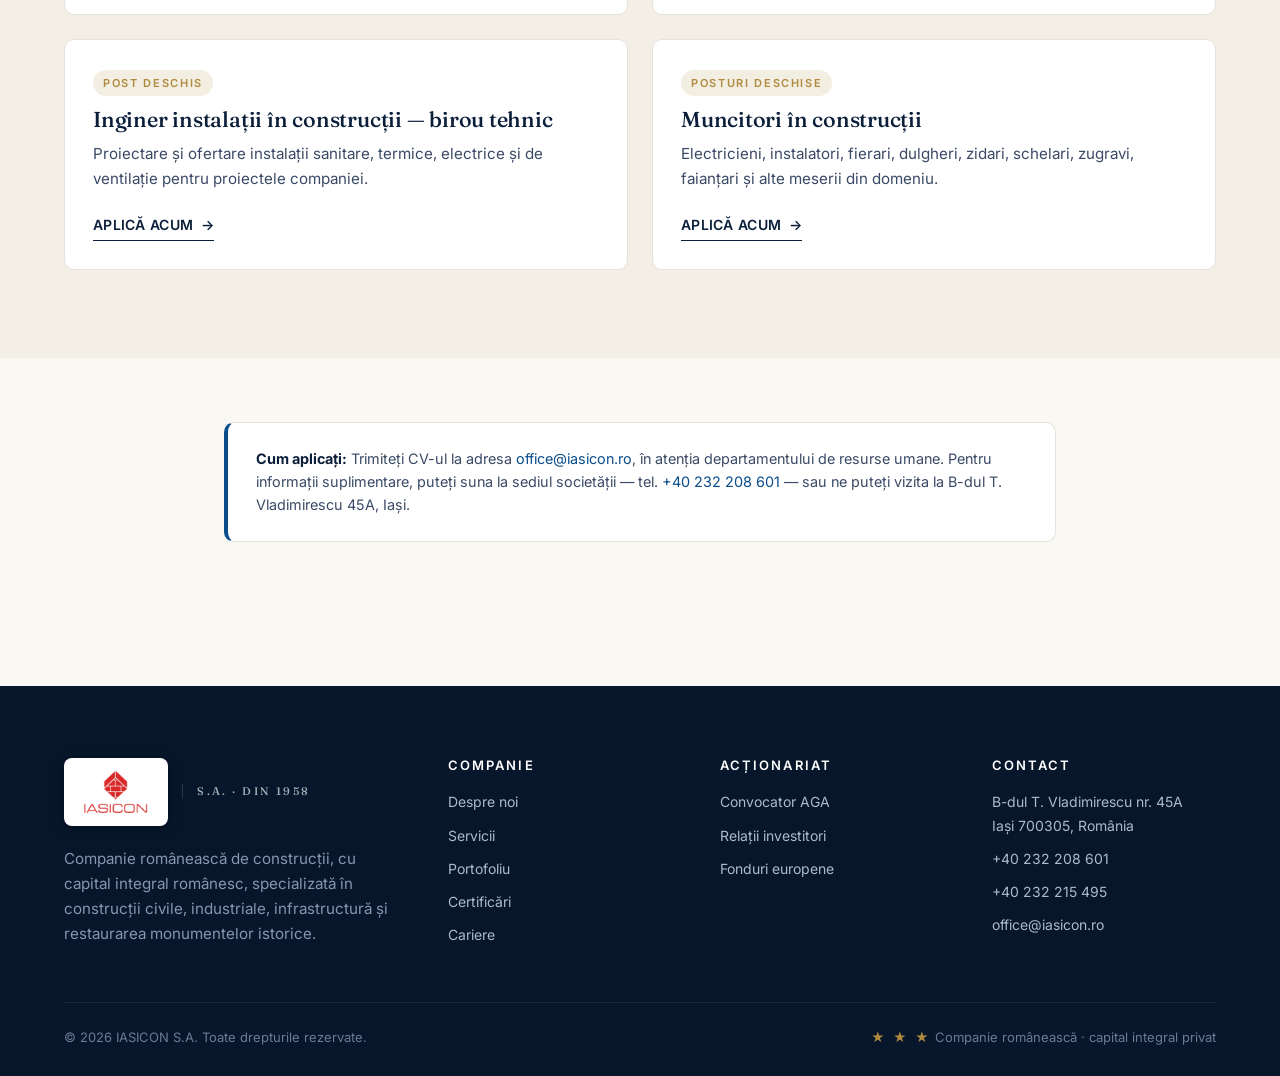
==== commit cf382074: "Integrare logo oficial IASICON - Adăugat logo.png oficial al companiei - Înlocuit brand-mark placeho" ====
--- a/cariere.html
+++ b/cariere.html
@@ -9,6 +9,13 @@
   <link rel="preconnect" href="https://fonts.gstatic.com" crossorigin />
   <link href="https://fonts.googleapis.com/css2?family=Fraunces:opsz,wght@9..144,400;9..144,500;9..144,600&family=Inter:wght@400;500;600;700&display=swap" rel="stylesheet" />
   <link rel="stylesheet" href="styles.css" />
+  <link rel="icon" type="image/png" href="logo.png" />
+  <link rel="apple-touch-icon" href="logo.png" />
+  <meta property="og:site_name" content="IASICON S.A." />
+  <meta property="og:type" content="website" />
+  <meta property="og:image" content="logo.png" />
+  <meta name="twitter:card" content="summary_large_image" />
+  <meta name="theme-color" content="#0b1f3a" />
 </head>
 <body>
 
@@ -16,7 +23,7 @@
     <div class="nav-top"><div class="container"><div class="meta"><span class="hide-xs">B-dul Tudor Vladimirescu nr. 45 A, Iași 700305</span><a href="tel:+40232208601">+40 232 208 601</a><a href="mailto:office@iasicon.ro">office@iasicon.ro</a></div><div class="meta"><span class="hide-xs">Cod fiscal: RO 1959410</span><span>Luni–Vineri · 08:00–17:00</span></div></div></div>
     <div class="container">
       <nav class="nav-main" aria-label="Navigație principală">
-        <a href="index.html" class="brand"><span class="brand-mark">IA</span><span class="brand-text">IASICON<small>S.A. · din 1958</small></span></a>
+        <a href="index.html" class="brand" aria-label="IASICON"><img src="logo.png" alt="IASICON" class="brand-logo" width="180" height="120" /><span class="brand-tag">S.A.<br>din 1958</span></a>
         <button class="nav-toggle" aria-label="Meniu" aria-expanded="false"><span></span></button>
         <ul class="nav-links">
           <li><a href="index.html">Acasă</a></li>
@@ -124,7 +131,7 @@
   <footer class="site-footer">
     <div class="container">
       <div class="grid footer-grid">
-        <div class="footer-brand"><a href="index.html" class="brand" style="color: var(--white);"><span class="brand-mark">IA</span><span class="brand-text">IASICON<small>S.A. · din 1958</small></span></a><p>Companie românească de construcții, cu capital integral românesc, specializată în construcții civile, industriale, infrastructură și restaurarea monumentelor istorice.</p></div>
+        <div class="footer-brand"><a href="index.html" class="brand" style="color: var(--white);"><img src="logo.png" alt="IASICON" class="brand-logo" width="180" height="120" /><span class="brand-tag">S.A. · din 1958</span></a><p>Companie românească de construcții, cu capital integral românesc, specializată în construcții civile, industriale, infrastructură și restaurarea monumentelor istorice.</p></div>
         <div><h4>Companie</h4><ul class="footer-list"><li><a href="despre.html">Despre noi</a></li><li><a href="servicii.html">Servicii</a></li><li><a href="portofoliu.html">Portofoliu</a></li><li><a href="certificari.html">Certificări</a></li><li><a href="cariere.html">Cariere</a></li></ul></div>
         <div><h4>Acționariat</h4><ul class="footer-list"><li><a href="convocator.html">Convocator AGA</a></li><li><a href="contact.html">Relații investitori</a></li><li><a href="https://www.fonduri-ue.ro" target="_blank" rel="noopener">Fonduri europene</a></li></ul></div>
         <div><h4>Contact</h4><ul class="footer-list"><li>B-dul T. Vladimirescu nr. 45A<br/>Iași 700305, România</li><li><a href="tel:+40232208601">+40 232 208 601</a></li><li><a href="tel:+40232215495">+40 232 215 495</a></li><li><a href="mailto:office@iasicon.ro">office@iasicon.ro</a></li></ul></div>
--- a/styles.css
+++ b/styles.css
@@ -228,35 +228,31 @@
   display: flex;
   align-items: center;
   gap: 14px;
+  color: var(--ink);
+  text-decoration: none;
+}
+.brand-logo {
+  height: 54px;
+  width: auto;
+  display: block;
+  transition: transform var(--t);
+}
+.brand:hover .brand-logo { transform: translateY(-1px); }
+.brand-tag {
   font-family: var(--font-serif);
-  font-weight: 600;
-  font-size: 1.4rem;
-  color: var(--ink);
-  letter-spacing: .01em;
-}
-.brand-mark {
-  width: 42px;
-  height: 42px;
-  border-radius: 6px;
-  background: linear-gradient(135deg, var(--ink) 0%, var(--accent) 100%);
-  color: var(--white);
-  display: grid;
-  place-items: center;
-  font-family: var(--font-serif);
-  font-weight: 700;
-  font-size: 20px;
-  letter-spacing: -.05em;
-  box-shadow: inset 0 0 0 1px rgba(255,255,255,.08);
-}
-.brand-text { display: flex; flex-direction: column; line-height: 1; }
-.brand-text small {
-  font-family: var(--font-sans);
   font-size: 11px;
   font-weight: 500;
-  letter-spacing: .16em;
+  letter-spacing: .22em;
   color: var(--muted);
   text-transform: uppercase;
-  margin-top: 4px;
+  padding-left: 14px;
+  border-left: 1px solid var(--line-strong);
+  line-height: 1.35;
+  white-space: nowrap;
+}
+@media (max-width: 860px) {
+  .brand-logo { height: 46px; }
+  .brand-tag { display: none; }
 }
 
 .nav-links {
@@ -766,8 +762,18 @@
   gap: 48px;
 }
 .footer-brand .brand { color: var(--white); }
-.footer-brand .brand-text small { color: #6e7a93; }
-.footer-brand p { margin-top: 16px; font-size: .95rem; max-width: 340px; color: #8a95ad; }
+.footer-brand .brand-logo {
+  height: 68px;
+  background: #fff;
+  padding: 10px 16px;
+  border-radius: 8px;
+  box-shadow: 0 2px 12px rgba(0,0,0,.25);
+}
+.footer-brand .brand-tag {
+  color: rgba(255,255,255,.65);
+  border-color: rgba(255,255,255,.14);
+}
+.footer-brand p { margin-top: 20px; font-size: .95rem; max-width: 340px; color: #8a95ad; }
 
 .footer-list { list-style: none; display: grid; gap: 10px; font-size: 14px; }
 
